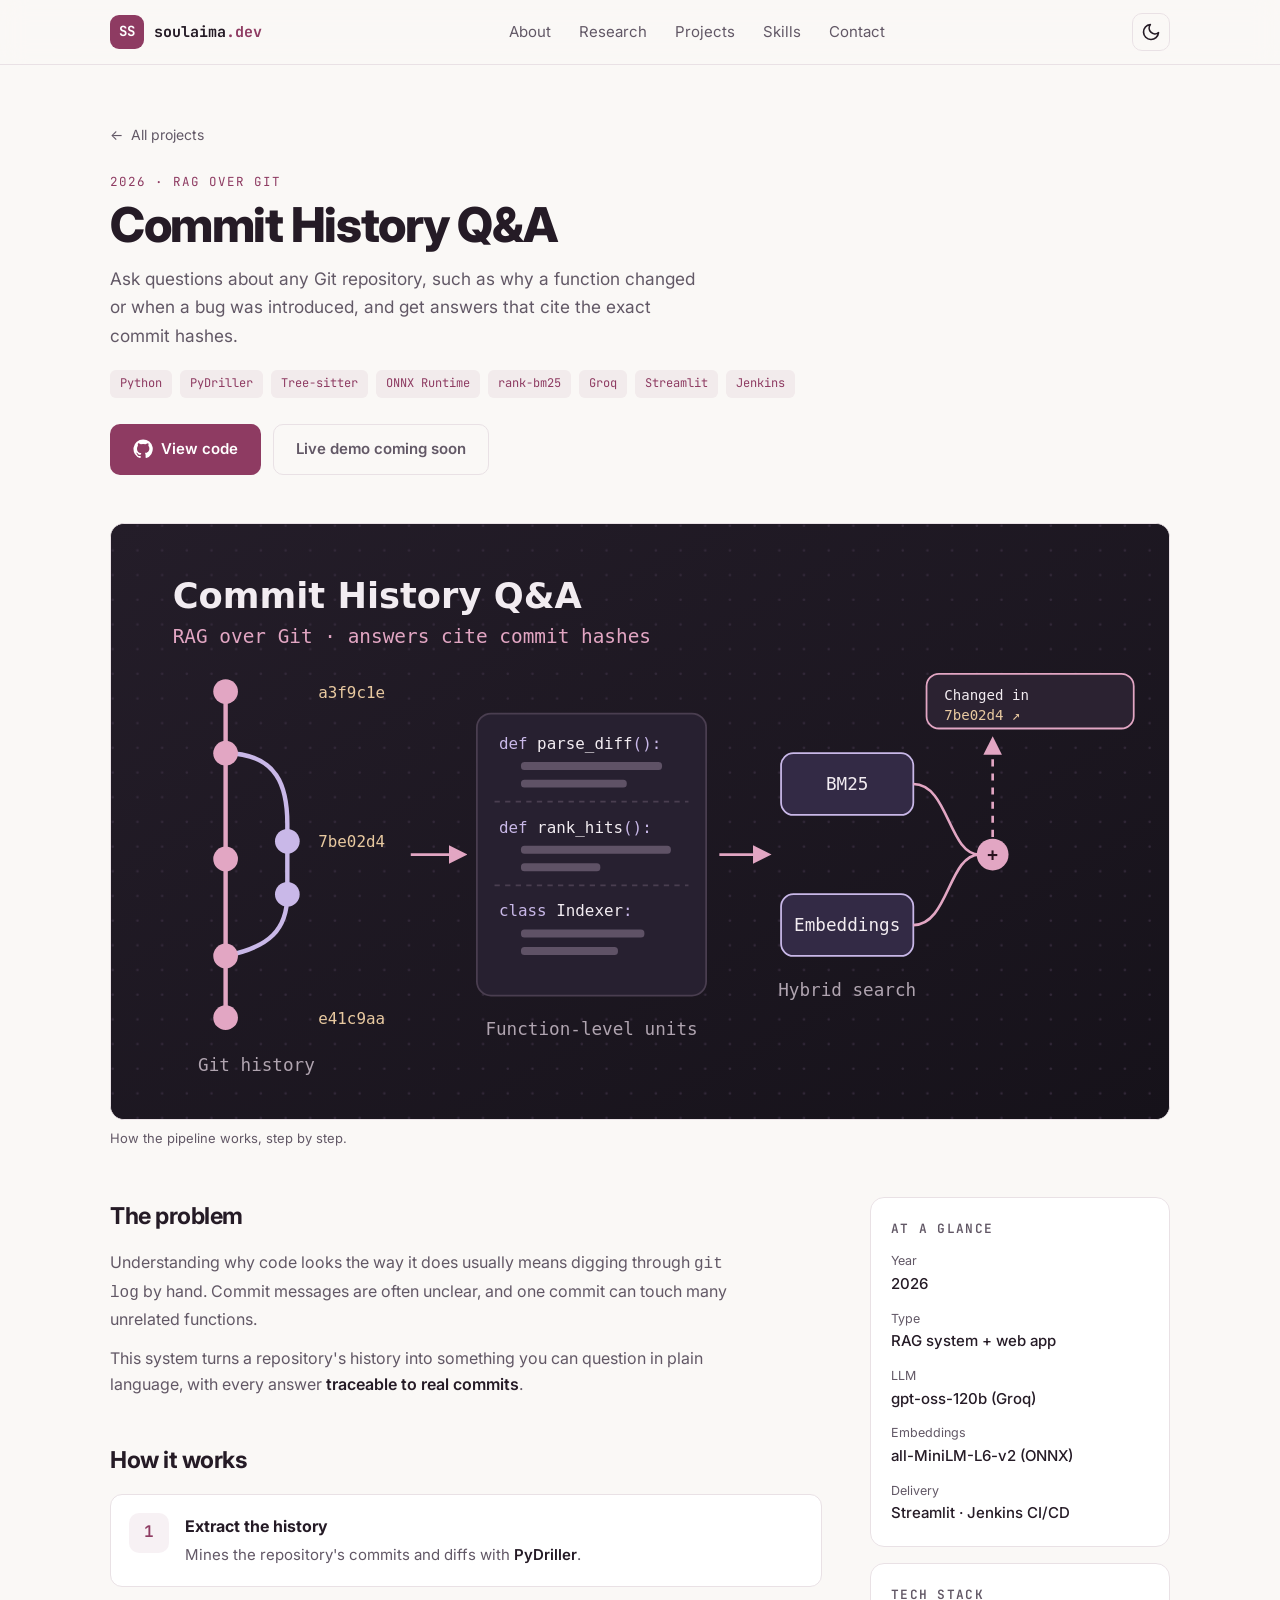
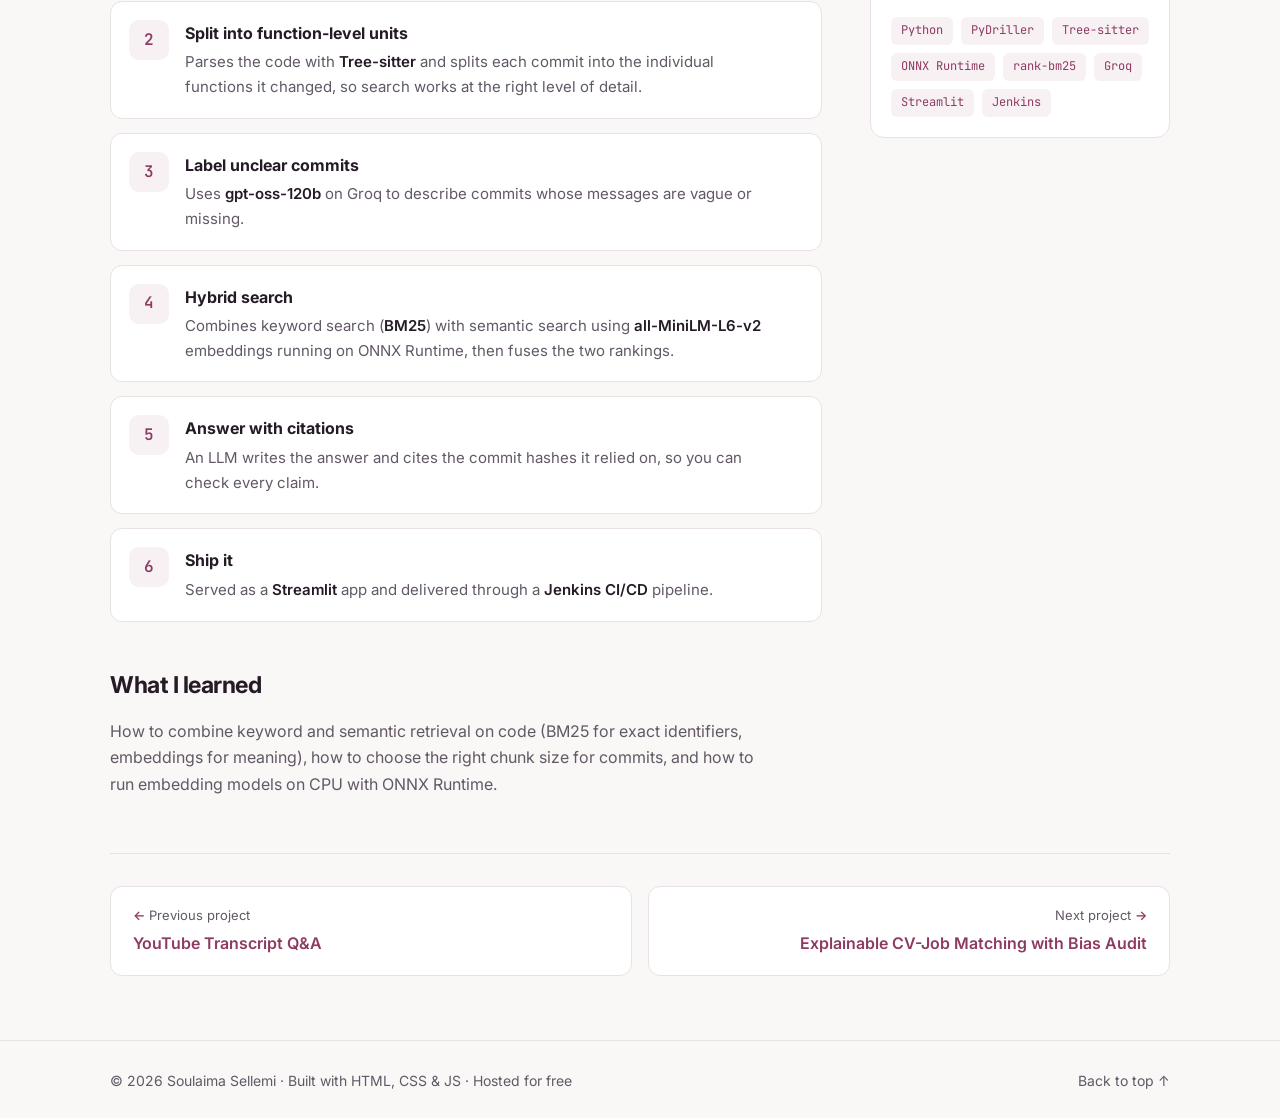
==== portfolio/project-commit-qa.html @ 30e366e7 "my portfolio is ready now" ====
<!doctype html>
<html lang="en">
<head>
  <meta charset="utf-8" />
  <meta name="viewport" content="width=device-width, initial-scale=1" />
  <title>Commit History Q&amp;A · Soulaima Sellemi</title>
  <meta name="description" content="Ask questions about any Git repository, such as why a function changed or when a bug was introduced, and get answers that cite the exact commit hashes." />
  <meta property="og:title" content="Commit History Q&amp;A" />
  <meta property="og:description" content="Ask questions about any Git repository, such as why a function changed or when a bug was introduced, and get answers that cite the exact commit hashes." />
  <meta property="og:type" content="website" />
  <link rel="icon" href="data:image/svg+xml,<svg xmlns='http://www.w3.org/2000/svg' viewBox='0 0 64 64'><rect width='64' height='64' rx='14' fill='%238e3b62'/><text x='50%' y='56%' dominant-baseline='middle' text-anchor='middle' font-family='monospace' font-size='30' font-weight='700' fill='%23ffffff'>SS</text></svg>" />
  <link rel="preconnect" href="https://fonts.googleapis.com" />
  <link rel="preconnect" href="https://fonts.gstatic.com" crossorigin />
  <link href="https://fonts.googleapis.com/css2?family=Inter:wght@400;500;600;700;800&family=JetBrains+Mono:wght@400;600&display=swap" rel="stylesheet" />
  <link rel="stylesheet" href="style.css" />
  <script>
    document.documentElement.classList.add("js");
    try {
      var t = localStorage.getItem("theme");
      if (t) document.documentElement.setAttribute("data-theme", t);
    } catch (e) {}
  </script>
</head>
<body>
  <a class="skip-link" href="#main">Skip to main content</a>
  <header class="nav" id="top">
    <div class="container nav-inner">
      <a href="index.html" class="logo" aria-label="Soulaima Sellemi, back to top"><span class="logo-mark" aria-hidden="true">SS</span><span class="logo-text">soulaima<span class="accent">.dev</span></span></a>
      <nav class="nav-links" id="navLinks" aria-label="Main">
        <a href="index.html#about">About</a>
        <a href="index.html#experience">Research</a>
        <a href="index.html#projects">Projects</a>
        <a href="index.html#skills">Skills</a>
        <a href="index.html#contact">Contact</a>
      </nav>
      <div class="nav-actions">
        <button class="icon-btn" id="themeToggle" type="button" aria-label="Switch to light mode">
          <svg aria-hidden="true" focusable="false" class="i-sun" viewBox="0 0 24 24"><circle cx="12" cy="12" r="4"/><path d="M12 2v2M12 20v2M4.9 4.9l1.4 1.4M17.7 17.7l1.4 1.4M2 12h2M20 12h2M4.9 19.1l1.4-1.4M17.7 6.3l1.4-1.4"/></svg>
          <svg aria-hidden="true" focusable="false" class="i-moon" viewBox="0 0 24 24"><path d="M21 12.8A9 9 0 1 1 11.2 3a7 7 0 0 0 9.8 9.8z"/></svg>
        </button>
        <button class="icon-btn menu-btn" id="menuBtn" type="button" aria-label="Menu" aria-expanded="false" aria-controls="navLinks">
          <svg aria-hidden="true" focusable="false" viewBox="0 0 24 24"><path d="M4 7h16M4 12h16M4 17h16"/></svg>
        </button>
      </div>
    </div>
  </header>

  <main id="main" tabindex="-1">
    <div class="container">
      <section class="d-hero">
        <a class="crumb" href="index.html#projects"><span aria-hidden="true">←</span> All projects</a>
        <p class="kicker mono">2026 · RAG over Git</p>
        <h1>Commit History Q&amp;A</h1>
        <p class="lead">Ask questions about any Git repository, such as why a function changed or when a bug was introduced, and get answers that cite the exact commit hashes.</p>
        <div class="tags"><span>Python</span><span>PyDriller</span><span>Tree-sitter</span><span>ONNX Runtime</span><span>rank-bm25</span><span>Groq</span><span>Streamlit</span><span>Jenkins</span></div>
        <div class="d-actions">
          <!-- TODO: replace with the real repository link -->
          <a class="btn btn-primary" href="https://github.com/soulaimasellemi" target="_blank" rel="noopener"><svg aria-hidden="true" focusable="false" viewBox="0 0 24 24" class="fill"><path d="M12 .5a11.5 11.5 0 0 0-3.6 22.4c.6.1.8-.3.8-.6v-2c-3.2.7-3.9-1.5-3.9-1.5-.5-1.3-1.3-1.7-1.3-1.7-1-.7.1-.7.1-.7 1.2.1 1.8 1.2 1.8 1.2 1 1.8 2.8 1.3 3.5 1 .1-.8.4-1.3.7-1.6-2.6-.3-5.3-1.3-5.3-5.7 0-1.3.5-2.3 1.2-3.1-.1-.3-.5-1.5.1-3.1 0 0 1-.3 3.2 1.2a11 11 0 0 1 5.8 0C17.3 4.8 18.3 5 18.3 5c.6 1.6.2 2.8.1 3.1.8.8 1.2 1.9 1.2 3.1 0 4.4-2.7 5.4-5.3 5.7.4.4.8 1.1.8 2.2v3.2c0 .3.2.7.8.6A11.5 11.5 0 0 0 12 .5z"/></svg> View code<span class="sr-only"> (opens in a new tab)</span></a>
          <!-- TODO: when the demo is online, replace this span with: <a class="btn btn-ghost" href="DEMO_URL" target="_blank" rel="noopener">Live demo</a> -->
          <span class="btn btn-off">Live demo coming soon</span>
        </div>
      </section>

      <figure class="d-cover">
        <img src="assets/projects/commit-qa.svg" alt="Diagram of the Commit History Q&amp;A pipeline" width="1200" height="675" />
      </figure>
      <figcaption class="d-caption">How the pipeline works, step by step.</figcaption>

      <div class="d-layout">
        <div class="d-main">
          <section aria-labelledby="problem">
            <h2 id="problem">The problem</h2>
            <p>Understanding why code looks the way it does usually means digging through <code>git log</code> by hand. Commit messages are often unclear, and one commit can touch many unrelated functions.</p>
            <p>This system turns a repository's history into something you can question in plain language, with every answer <strong>traceable to real commits</strong>.</p>
          </section>

          <section aria-labelledby="how">
            <h2 id="how">How it works</h2>
            <ol class="steps">
              <li><div><h3>Extract the history</h3><p>Mines the repository's commits and diffs with <strong>PyDriller</strong>.</p></div></li>
              <li><div><h3>Split into function-level units</h3><p>Parses the code with <strong>Tree-sitter</strong> and splits each commit into the individual functions it changed, so search works at the right level of detail.</p></div></li>
              <li><div><h3>Label unclear commits</h3><p>Uses <strong>gpt-oss-120b</strong> on Groq to describe commits whose messages are vague or missing.</p></div></li>
              <li><div><h3>Hybrid search</h3><p>Combines keyword search (<strong>BM25</strong>) with semantic search using <strong>all-MiniLM-L6-v2</strong> embeddings running on ONNX Runtime, then fuses the two rankings.</p></div></li>
              <li><div><h3>Answer with citations</h3><p>An LLM writes the answer and cites the commit hashes it relied on, so you can check every claim.</p></div></li>
              <li><div><h3>Ship it</h3><p>Served as a <strong>Streamlit</strong> app and delivered through a <strong>Jenkins CI/CD</strong> pipeline.</p></div></li>
            </ol>
          </section>

          <section aria-labelledby="learned">
            <h2 id="learned">What I learned</h2>
            <p>How to combine keyword and semantic retrieval on code (BM25 for exact identifiers, embeddings for meaning), how to choose the right chunk size for commits, and how to run embedding models on CPU with ONNX Runtime.</p>
          </section>
        </div>

        <aside class="d-side" aria-label="Project facts">
          <div class="d-box">
            <h2>At a glance</h2>
            <dl>
              <div><dt>Year</dt><dd>2026</dd></div>
              <div><dt>Type</dt><dd>RAG system + web app</dd></div>
              <div><dt>LLM</dt><dd>gpt-oss-120b (Groq)</dd></div>
              <div><dt>Embeddings</dt><dd>all-MiniLM-L6-v2 (ONNX)</dd></div>
              <div><dt>Delivery</dt><dd>Streamlit · Jenkins CI/CD</dd></div>
            </dl>
          </div>
          <div class="d-box">
            <h2>Tech stack</h2>
            <div class="tags"><span>Python</span><span>PyDriller</span><span>Tree-sitter</span><span>ONNX Runtime</span><span>rank-bm25</span><span>Groq</span><span>Streamlit</span><span>Jenkins</span></div>
          </div>
        </aside>
      </div>

      <nav class="d-next" aria-label="More projects">
        <a href="project-youtube-qa.html"><small><span aria-hidden="true">←</span> Previous project</small><span>YouTube Transcript Q&amp;A</span></a>
        <a href="project-cv-matching.html" class="next"><small>Next project <span aria-hidden="true">→</span></small><span>Explainable CV-Job Matching with Bias Audit</span></a>
      </nav>
    </div>
  </main>

  <footer class="footer">
    <div class="container footer-inner">
      <p class="muted">© <span id="year"></span> Soulaima Sellemi · Built with HTML, CSS &amp; JS · Hosted for free</p>
      <a href="#main" class="muted">Back to top <span aria-hidden="true">↑</span></a>
    </div>
  </footer>

  <script src="script.js"></script>
</body>
</html>
---- portfolio/style.css ----
/* ============ THEME TOKENS ============ */
:root {
  --bg: #16121a;
  --bg-soft: #1c1721;
  --card: #211b26;
  --border: #342b3a;
  --text: #f2ecf1;
  --muted: #b0a4b0;
  --accent: #e2a6c3;
  --accent-strong: #d48daf;
  --accent-ink: #2a1320;
  --accent-soft: rgba(226, 166, 195, 0.12);
  --code-key: #c9b8e8;
  --code-str: #e8c9a0;
  --shadow: 0 10px 30px rgba(0, 0, 0, 0.35);
  --radius: 14px;
  --maxw: 1100px;
  color-scheme: dark;
}
:root[data-theme="light"] {
  --bg: #faf8f6;
  --bg-soft: #f4eff1;
  --card: #ffffff;
  --border: #e9e1e5;
  --text: #251b26;
  --muted: #625866;
  --accent: #8e3b62;
  --accent-strong: #742f50;
  --accent-ink: #ffffff;
  --accent-soft: rgba(142, 59, 98, 0.07);
  --code-key: #6b4fa0;
  --code-str: #8a5a1f;
  --shadow: 0 12px 32px rgba(37, 27, 38, 0.07);
  color-scheme: light;
}
@media (prefers-color-scheme: light) {
  :root:not([data-theme="dark"]) {
    --bg: #faf8f6;
    --bg-soft: #f4eff1;
    --card: #ffffff;
    --border: #e9e1e5;
    --text: #251b26;
    --muted: #625866;
    --accent: #8e3b62;
    --accent-strong: #742f50;
    --accent-ink: #ffffff;
    --accent-soft: rgba(142, 59, 98, 0.07);
    --code-key: #6b4fa0;
    --code-str: #8a5a1f;
    --shadow: 0 12px 32px rgba(37, 27, 38, 0.07);
  color-scheme: light;
  }
}

/* ============ BASE ============ */
* { box-sizing: border-box; margin: 0; padding: 0; }
html { scroll-behavior: smooth; scroll-padding-top: 80px; }
body::before { content: ""; position: fixed; inset: 0 0 auto; height: env(safe-area-inset-top, 0px); z-index: 60; background: var(--bg); }
body {
  background: var(--bg);
  color: var(--text);
  font-family: "Inter", system-ui, -apple-system, sans-serif;
  line-height: 1.65;
  font-size: 16px;
  -webkit-font-smoothing: antialiased;
  transition: background 0.3s, color 0.3s;
}
a { color: inherit; text-decoration: none; }
svg { width: 20px; height: 20px; fill: none; stroke: currentColor; stroke-width: 2; stroke-linecap: round; stroke-linejoin: round; flex-shrink: 0; }
svg.fill { fill: currentColor; stroke: none; }
.container { max-width: var(--maxw); margin: 0 auto; padding-left: max(20px, env(safe-area-inset-left, 0px)); padding-right: max(20px, env(safe-area-inset-right, 0px)); }
.mono { font-family: "JetBrains Mono", ui-monospace, monospace; }
.muted { color: var(--muted); }
.accent { color: var(--accent); }
.hidden { display: none; }

/* ============ ACCESSIBILITY ============ */
.sr-only {
  position: absolute; width: 1px; height: 1px; padding: 0; margin: -1px;
  overflow: hidden; clip: rect(0 0 0 0); white-space: nowrap; border: 0;
}
.skip-link {
  position: absolute; left: 16px; top: -60px; z-index: 100;
  background: var(--accent); color: var(--accent-ink); padding: 10px 16px;
  border-radius: 8px; font-weight: 600; transition: top 0.2s;
}
.skip-link:focus { top: 12px; }
:focus-visible { outline: 3px solid var(--accent); outline-offset: 3px; border-radius: 6px; }
.form input:focus-visible, .form textarea:focus-visible { outline: none; }
main:focus { outline: none; }
.req { color: var(--accent); }
a:not(.btn):not(.logo):not(.icon-btn) { text-underline-offset: 3px; }
strong { font-weight: 600; }

/* ============ NAV ============ */
.nav {
  position: sticky; top: env(safe-area-inset-top, 0px); z-index: 50;
  background: color-mix(in srgb, var(--bg) 82%, transparent);
  backdrop-filter: blur(12px);
  border-bottom: 1px solid var(--border);
}
.nav-inner { display: flex; align-items: center; justify-content: space-between; height: 64px; }
.logo { display: flex; align-items: center; gap: 10px; font-weight: 700; }
.logo-mark {
  display: grid; place-items: center; width: 34px; height: 34px; border-radius: 9px;
  background: var(--accent); color: var(--accent-ink);
  font-family: "JetBrains Mono", monospace; font-size: 14px;
}
.logo-text { font-family: "JetBrains Mono", monospace; font-size: 15px; }
.nav-links { display: flex; gap: 28px; font-size: 15px; }
.nav-links a { color: var(--muted); transition: color 0.2s; }
.nav-links a:hover, .nav-links a.active { color: var(--accent); }
.nav-actions { display: flex; gap: 8px; }
.icon-btn {
  display: grid; place-items: center; width: 38px; height: 38px;
  background: transparent; border: 1px solid var(--border); border-radius: 10px;
  color: var(--text); cursor: pointer; transition: border-color 0.2s, color 0.2s;
}
.icon-btn:hover { border-color: var(--accent); color: var(--accent); }
.i-moon { display: none; }
:root[data-theme="light"] .i-sun { display: none; }
:root[data-theme="light"] .i-moon { display: block; }
@media (prefers-color-scheme: light) {
  :root:not([data-theme="dark"]) .i-sun { display: none; }
  :root:not([data-theme="dark"]) .i-moon { display: block; }
}
.menu-btn { display: none; }

/* ============ HERO ============ */
.hero { padding: 80px 0 40px; position: relative; overflow: hidden; }
.hero::before {
  content: ""; position: absolute; inset: -200px -200px auto auto; width: 600px; height: 600px;
  background: radial-gradient(circle, var(--accent-soft), transparent 65%); pointer-events: none;
}
.hero-grid { display: grid; grid-template-columns: 1.1fr 1fr; gap: 56px; align-items: center; position: relative; }
.badge {
  display: inline-flex; align-items: center; gap: 8px; padding: 6px 14px; border-radius: 999px;
  background: var(--accent-soft); color: var(--accent); font-size: 13px; font-weight: 500; margin-bottom: 22px;
}
.dot { width: 8px; height: 8px; border-radius: 50%; background: var(--accent); animation: pulse 2s infinite; }
@keyframes pulse { 0%,100% { opacity: 1; } 50% { opacity: 0.35; } }
h1 { font-size: clamp(2.4rem, 6vw, 3.8rem); line-height: 1.08; letter-spacing: -0.03em; font-weight: 800; }
.role { font-size: clamp(0.95rem, 2vw, 1.1rem); color: var(--accent); margin: 12px 0 20px; }
.lead { color: var(--muted); font-size: 1.08rem; max-width: 34em; }
.cta { display: flex; flex-wrap: wrap; gap: 12px; margin: 30px 0 24px; }
.btn {
  display: inline-flex; align-items: center; gap: 8px; padding: 12px 22px; border-radius: 10px;
  font-weight: 600; font-size: 15px; border: 1px solid transparent; cursor: pointer;
  transition: transform 0.15s, background 0.2s, border-color 0.2s; font-family: inherit;
}
.btn:hover { transform: translateY(-2px); }
.btn-primary { background: var(--accent); color: var(--accent-ink); }
.btn-primary:hover { background: var(--accent-strong); }
.btn-ghost { border-color: var(--border); color: var(--text); }
.btn-ghost:hover { border-color: var(--accent); color: var(--accent); }
.socials { display: flex; gap: 10px; }
.socials a {
  display: grid; place-items: center; width: 42px; height: 42px; border-radius: 10px;
  border: 1px solid var(--border); color: var(--muted); transition: all 0.2s;
}
.socials a:hover { color: var(--accent); border-color: var(--accent); transform: translateY(-2px); }

/* Terminal */
.terminal { background: var(--card); border: 1px solid var(--border); border-radius: var(--radius); box-shadow: var(--shadow); overflow: hidden; }
.term-bar { display: flex; align-items: center; gap: 7px; padding: 12px 16px; border-bottom: 1px solid var(--border); background: var(--bg-soft); }
.term-bar span { width: 11px; height: 11px; border-radius: 50%; background: #ef4444; }
.term-bar span:nth-child(2) { background: #f59e0b; }
.term-bar span:nth-child(3) { background: #22c55e; }
.term-bar p { margin-left: 10px; font-size: 12px; color: var(--muted); }
.term-body { padding: 20px; font-size: 13.5px; line-height: 1.7; overflow-x: auto; color: var(--text); }
.c-k { color: var(--code-key); }
.c-s { color: var(--code-str); }
.c-o { color: var(--accent); }
.cursor { animation: pulse 1s steps(2) infinite; color: var(--accent); }

/* Stats */
.stats { display: grid; grid-template-columns: repeat(4, 1fr); gap: 16px; margin-top: 64px; }
.stat { padding: 20px; border: 1px solid var(--border); border-radius: var(--radius); background: var(--card); }
.stat strong { display: block; font-size: 1.7rem; font-weight: 800; letter-spacing: -0.02em; color: var(--accent); }
.stat span { font-size: 13.5px; color: var(--muted); line-height: 1.45; display: block; margin-top: 4px; }

/* ============ SECTIONS ============ */
.section { padding: 90px 0; }
.section-title { font-size: clamp(1.6rem, 3.5vw, 2.1rem); letter-spacing: -0.02em; margin-bottom: 40px; display: flex; align-items: baseline; gap: 12px; }
.section-title .mono { font-size: 0.65em; }
.card { background: var(--card); border: 1px solid var(--border); border-radius: var(--radius); padding: 28px; transition: border-color 0.25s, transform 0.25s, box-shadow 0.25s; }
.card:hover { border-color: color-mix(in srgb, var(--accent) 45%, var(--border)); box-shadow: var(--shadow); }

/* About */
.about-grid { display: grid; grid-template-columns: 1.5fr 1fr; gap: 48px; }
.about-grid p { margin-bottom: 16px; color: var(--muted); }
.about-grid p strong, .about-grid p em { color: var(--text); }
.looking { padding: 14px 18px; border-left: 3px solid var(--accent); background: var(--accent-soft); border-radius: 0 10px 10px 0; }
.facts { list-style: none; border: 1px solid var(--border); border-radius: var(--radius); background: var(--card); height: fit-content; }
.facts li { padding: 16px 20px; border-bottom: 1px solid var(--border); display: flex; flex-direction: column; gap: 2px; font-size: 15px; }
.facts li:last-child { border-bottom: none; }
.facts .mono { font-size: 12px; }

/* Timeline */
.timeline { display: flex; flex-direction: column; gap: 28px; position: relative; }
.t-item { display: grid; grid-template-columns: 190px 1fr; gap: 28px; }
.t-meta { display: flex; flex-direction: column; font-size: 13px; padding-top: 30px; gap: 4px; }
.t-meta span:first-child { color: var(--accent); font-weight: 600; }
.kicker { font-size: 12.5px; color: var(--accent); text-transform: uppercase; letter-spacing: 0.08em; margin-bottom: 6px; }
.card h3 { font-size: 1.25rem; line-height: 1.35; margin-bottom: 12px; letter-spacing: -0.01em; }
.card > p { color: var(--muted); }
.metrics { display: grid; grid-template-columns: repeat(3, 1fr); gap: 12px; margin: 20px 0; }
.metrics div { padding: 14px; border-radius: 10px; background: var(--bg-soft); border: 1px solid var(--border); }
.metrics strong { display: block; font-size: 1.35rem; color: var(--accent); font-weight: 700; }
.metrics span { font-size: 12.5px; color: var(--muted); line-height: 1.4; display: block; }
.bullets { list-style: none; display: flex; flex-direction: column; gap: 8px; margin: 14px 0 18px; }
.bullets li { padding-left: 22px; position: relative; color: var(--muted); font-size: 15px; }
.bullets li::before { content: "▹"; position: absolute; left: 0; color: var(--accent); }
.bullets strong, .bullets em { color: var(--text); }
.tags { display: flex; flex-wrap: wrap; gap: 8px; }
.tags span {
  font-family: "JetBrains Mono", monospace; font-size: 12px; padding: 4px 10px; border-radius: 6px;
  background: var(--accent-soft); color: var(--accent);
}

/* Projects */
.projects { display: grid; grid-template-columns: repeat(3, minmax(0, 1fr)); gap: 22px; }
.project h3 { font-size: 1.15rem; }
.project { display: flex; flex-direction: column; }
.project:hover { transform: translateY(-4px); }
.p-head { display: flex; justify-content: space-between; align-items: center; margin-bottom: 16px; font-size: 13px; }
.p-icon { width: 38px; height: 38px; color: var(--accent); stroke-width: 1.6; }
.p-sub { margin-bottom: 16px; }
.flow { display: flex; flex-wrap: wrap; align-items: center; gap: 6px; font-size: 11.5px; padding: 12px; background: var(--bg-soft); border: 1px dashed var(--border); border-radius: 10px; }
.flow span { padding: 3px 8px; border: 1px solid var(--border); border-radius: 6px; background: var(--card); }
.flow i { color: var(--accent); font-style: normal; }
.project .tags { margin-top: auto; }
.p-links { display: flex; gap: 18px; margin-top: 20px; padding-top: 16px; border-top: 1px solid var(--border); font-weight: 600; font-size: 14px; }
.p-links a { color: var(--accent); }
.p-links a:hover { text-decoration: underline; }
.p-links .disabled { color: var(--muted); font-weight: 500; }

/* Skills */
.skills { display: grid; grid-template-columns: repeat(2, 1fr); gap: 20px; }
.skill-group h3 { font-size: 1.05rem; margin-bottom: 14px; }
.two-col { display: grid; grid-template-columns: 1fr 1fr; gap: 40px; margin-top: 56px; }
.sub-title { font-size: 1.15rem; margin-bottom: 16px; }
.list { list-style: none; }
.list li { padding: 12px 0; border-bottom: 1px solid var(--border); font-size: 15px; }

/* Contact */
.contact-grid { display: grid; grid-template-columns: 1fr 1fr; gap: 48px; }
.contact-title { font-size: 1.6rem; letter-spacing: -0.02em; margin-bottom: 14px; line-height: 1.25; }
.contact-grid > div > p { color: var(--muted); margin-bottom: 24px; }
.contact-list { list-style: none; display: flex; flex-direction: column; gap: 12px; }
.contact-list li { display: flex; gap: 14px; align-items: baseline; flex-wrap: wrap; }
.contact-list .mono { width: 72px; font-size: 12.5px; }
.contact-list a { color: var(--accent); word-break: break-all; text-decoration: underline; text-decoration-thickness: 1px; }
.contact-list a:hover { text-decoration: underline; }
.form { display: flex; flex-direction: column; gap: 16px; }
.form label { display: flex; flex-direction: column; gap: 6px; font-size: 14px; font-weight: 500; }
.form input, .form textarea {
  font-family: inherit; font-size: 15px; padding: 12px 14px; border-radius: 10px;
  border: 1px solid var(--border); background: var(--bg-soft); color: var(--text); resize: vertical;
}
.form input:focus, .form textarea:focus { outline: none; border-color: var(--accent); box-shadow: 0 0 0 3px var(--accent-soft); }
.form .btn { justify-content: center; }
.form-status { font-size: 14px; min-height: 1.2em; color: var(--muted); }

/* Footer */
.footer { border-top: 1px solid var(--border); padding: 28px 0; font-size: 14px; }
.footer-inner { display: flex; justify-content: space-between; gap: 16px; flex-wrap: wrap; }
.footer a:hover { color: var(--accent); }

/* Reveal on scroll */
/* sections are always visible; no scroll-triggered hiding */
@media (prefers-reduced-motion: reduce) {
  html { scroll-behavior: auto; }
  *, *::before, *::after { animation: none !important; transition: none !important; }
  .btn:hover, .project:hover, .socials a:hover { transform: none; }
}

/* ============ RESPONSIVE ============ */
@media (max-width: 900px) {
  .hero-grid, .about-grid, .contact-grid, .two-col { grid-template-columns: 1fr; gap: 36px; }
  .stats { grid-template-columns: repeat(2, 1fr); margin-top: 44px; }
  .projects, .skills { grid-template-columns: 1fr; }
  .projects { grid-template-columns: repeat(auto-fit, minmax(min(100%, 300px), 1fr)); }
  .t-item { grid-template-columns: 1fr; gap: 10px; }
  .t-meta { flex-direction: row; gap: 12px; padding-top: 0; }
}
@media (max-width: 720px) {
  .menu-btn { display: grid; }
  .nav-links {
    position: absolute; top: 64px; left: 0; right: 0; flex-direction: column; gap: 0;
    background: var(--bg); border-bottom: 1px solid var(--border);
    max-height: 0; overflow: hidden; visibility: hidden;
    transition: max-height 0.3s ease, visibility 0s linear 0.3s;
  }
  .nav-links.open { max-height: 320px; visibility: visible; transition: max-height 0.3s ease; }
  .nav-links a { padding: 14px 20px; border-top: 1px solid var(--border); }
  .hero { padding-top: 48px; }
  .section { padding: 64px 0; }
  .metrics { grid-template-columns: 1fr; }
  .card { padding: 22px; }
  .term-body { font-size: 12px; }
}

/* ============ PROJECT CARDS (home) ============ */
.section-intro { color: var(--muted); margin: -24px 0 32px; }
.p-grid { list-style: none; display: grid; grid-template-columns: repeat(3, minmax(0, 1fr)); gap: 22px; }
.p-card {
  display: flex; flex-direction: column; height: 100%;
  background: var(--card); border: 1px solid var(--border); border-radius: var(--radius);
  overflow: hidden; transition: transform 0.25s, border-color 0.25s, box-shadow 0.25s;
}
.p-card:hover { transform: translateY(-4px); border-color: color-mix(in srgb, var(--accent) 50%, var(--border)); box-shadow: var(--shadow); }
.p-card:focus-visible { outline-offset: 4px; border-radius: var(--radius); }
.p-thumb { display: block; aspect-ratio: 16 / 9; overflow: hidden; border-bottom: 1px solid var(--border); background: #1c1721; }
.p-thumb img { width: 100%; height: 100%; object-fit: cover; display: block; transition: transform 0.4s; }
.p-card:hover .p-thumb img { transform: scale(1.04); }
.p-body { display: flex; flex-direction: column; gap: 10px; padding: 20px 22px 22px; flex: 1; }
.p-meta { font-size: 12px; color: var(--accent); text-transform: uppercase; letter-spacing: 0.08em; }
.p-title { font-size: 1.12rem; font-weight: 700; line-height: 1.3; letter-spacing: -0.01em; text-wrap: balance; }
.p-tagline { color: var(--muted); font-size: 14.5px; line-height: 1.55; }
.p-body .tags { margin-top: 4px; }
.p-more { margin-top: auto; padding-top: 12px; font-weight: 600; font-size: 14px; color: var(--accent); }
.p-card:hover .p-more span { display: inline-block; transform: translateX(4px); transition: transform 0.2s; }
@media (max-width: 900px) { .p-grid { grid-template-columns: repeat(auto-fit, minmax(min(100%, 280px), 1fr)); } }

/* ============ PROJECT DETAIL PAGE ============ */
.crumb { display: inline-flex; gap: 8px; align-items: center; color: var(--muted); font-size: 14px; margin-bottom: 26px; }
.crumb:hover { color: var(--accent); }
.d-hero { padding: 56px 0 28px; }
.d-hero h1 { font-size: clamp(2rem, 5vw, 3rem); text-wrap: balance; }
.d-hero .lead { margin-top: 14px; }
.d-hero .tags { margin-top: 20px; }
.d-actions { display: flex; flex-wrap: wrap; gap: 12px; margin-top: 26px; }
.btn-off { border-color: var(--border); color: var(--muted); cursor: default; }
.btn-off:hover { transform: none; }
.d-cover { margin: 20px 0 8px; border-radius: var(--radius); overflow: hidden; border: 1px solid var(--border); background: #1c1721; }
.d-cover img { display: block; width: 100%; height: auto; }
.d-caption { font-size: 13px; color: var(--muted); }
.d-layout { display: grid; grid-template-columns: minmax(0, 1fr) 300px; gap: 48px; padding: 48px 0 24px; }
.d-main { display: flex; flex-direction: column; gap: 44px; min-width: 0; }
.d-main h2 { font-size: 1.45rem; letter-spacing: -0.02em; margin-bottom: 14px; }
.d-main p { color: var(--muted); max-width: 65ch; }
.d-main p + p { margin-top: 12px; }
.d-main strong, .d-main em { color: var(--text); }
.steps { list-style: none; counter-reset: step; display: flex; flex-direction: column; gap: 14px; }
.steps li { counter-increment: step; display: grid; grid-template-columns: 40px 1fr; gap: 16px; padding: 18px; border: 1px solid var(--border); border-radius: 12px; background: var(--card); }
.steps li::before { content: counter(step); display: grid; place-items: center; width: 40px; height: 40px; border-radius: 10px; background: var(--accent-soft); color: var(--accent); font-family: "JetBrains Mono", monospace; font-weight: 600; }
.steps h3 { font-size: 1rem; margin-bottom: 4px; }
.steps p { font-size: 15px; }
.d-metrics { display: grid; grid-template-columns: repeat(auto-fit, minmax(170px, 1fr)); gap: 14px; }
.d-metrics div { padding: 18px; border: 1px solid var(--border); border-radius: 12px; background: var(--card); }
.d-metrics strong { display: block; font-size: 1.6rem; color: var(--accent); font-weight: 800; letter-spacing: -0.02em; font-variant-numeric: tabular-nums; }
.d-metrics span { font-size: 13.5px; color: var(--muted); }
.d-side { display: flex; flex-direction: column; gap: 16px; height: fit-content; position: sticky; top: calc(84px + env(safe-area-inset-top, 0px)); }
.d-box { border: 1px solid var(--border); border-radius: var(--radius); background: var(--card); padding: 20px; }
.d-box h2 { font-size: 0.8rem; text-transform: uppercase; letter-spacing: 0.1em; color: var(--muted); font-family: "JetBrains Mono", monospace; font-weight: 600; margin-bottom: 12px; }
.d-box dl { display: grid; gap: 12px; }
.d-box dt { font-size: 12.5px; color: var(--muted); }
.d-box dd { font-size: 15px; font-weight: 500; }
.d-next { border-top: 1px solid var(--border); margin-top: 32px; padding: 32px 0 64px; display: flex; justify-content: space-between; gap: 16px; flex-wrap: wrap; }
.d-next a { display: flex; flex-direction: column; gap: 4px; padding: 18px 22px; border: 1px solid var(--border); border-radius: 12px; background: var(--card); min-width: 0; flex: 1 1 260px; transition: border-color 0.2s; }
.d-next a:hover { border-color: var(--accent); }
.d-next a.next { text-align: right; }
.d-next small { color: var(--muted); font-size: 13px; }
.d-next span { font-weight: 600; color: var(--accent); }
@media (max-width: 900px) {
  .d-layout { grid-template-columns: 1fr; gap: 32px; }
  .d-side { position: static; }
}
@media (max-width: 720px) { .steps li { grid-template-columns: 1fr; gap: 10px; } }
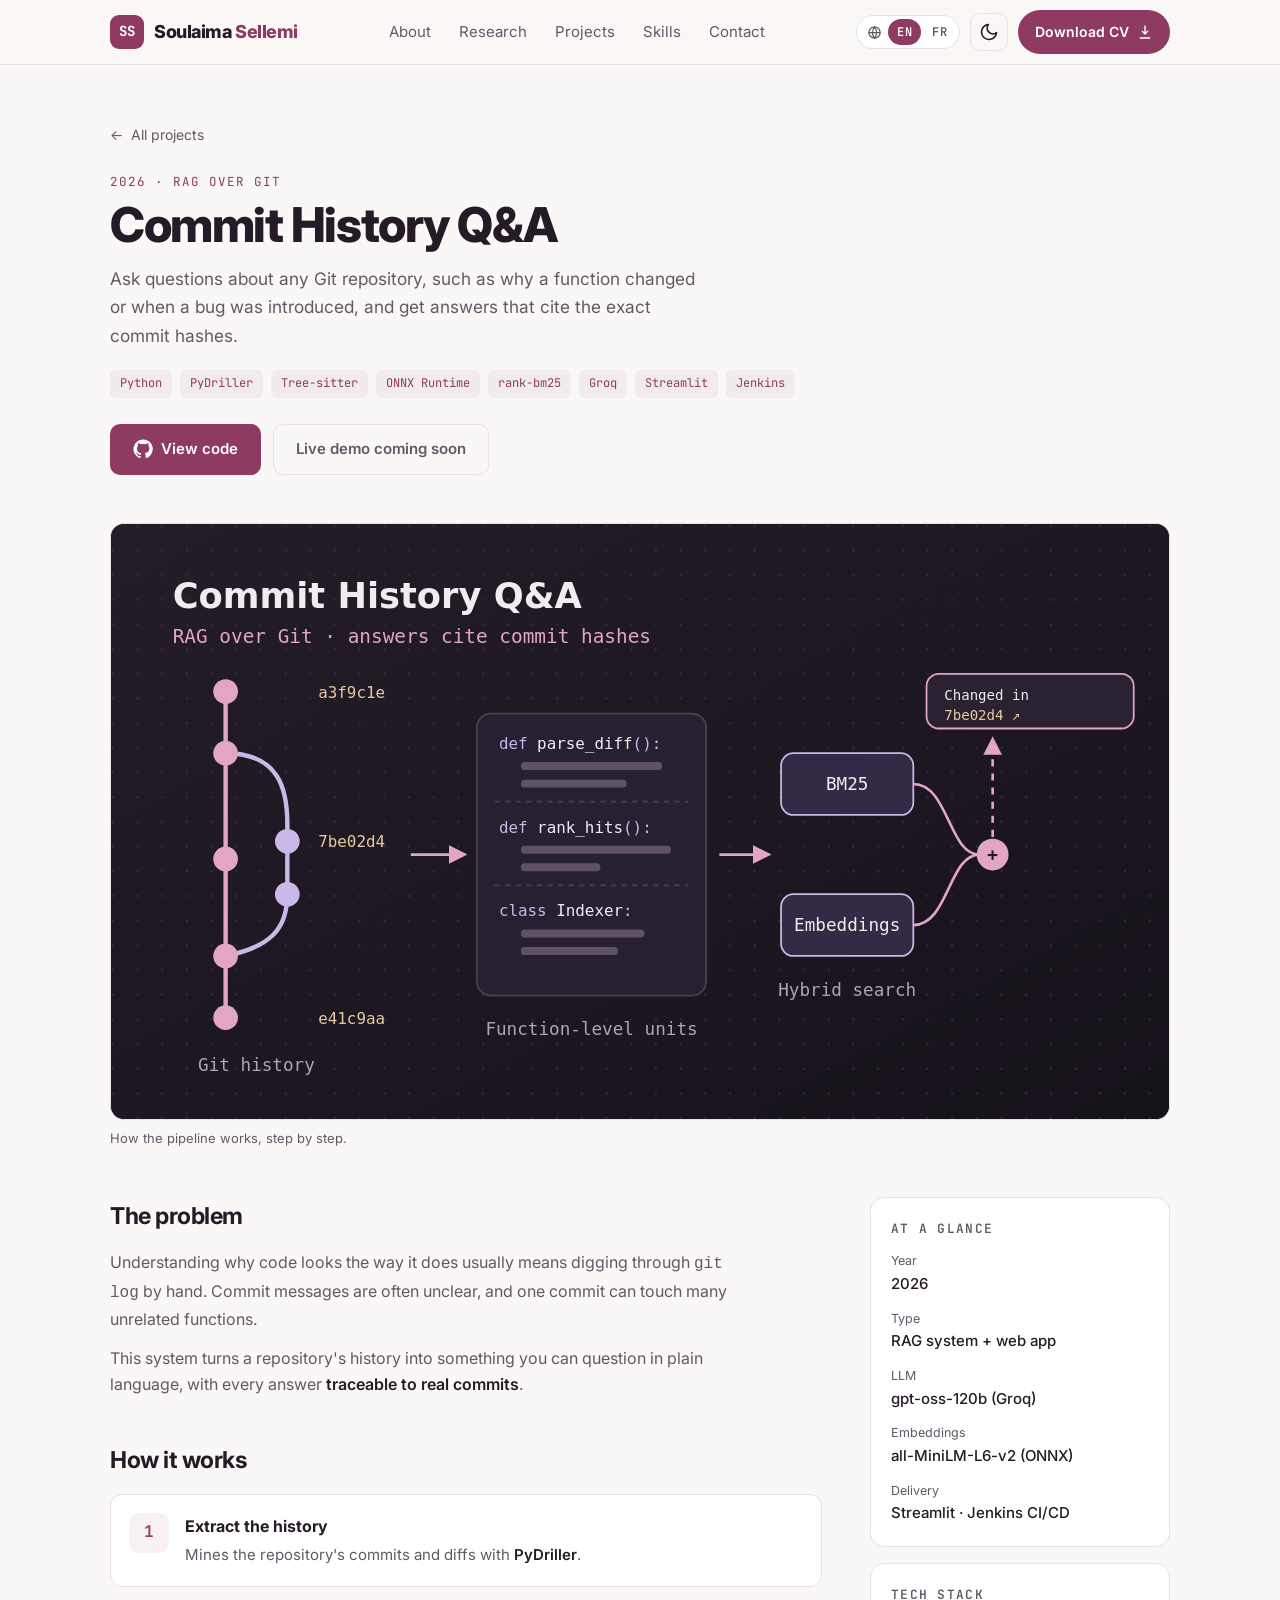
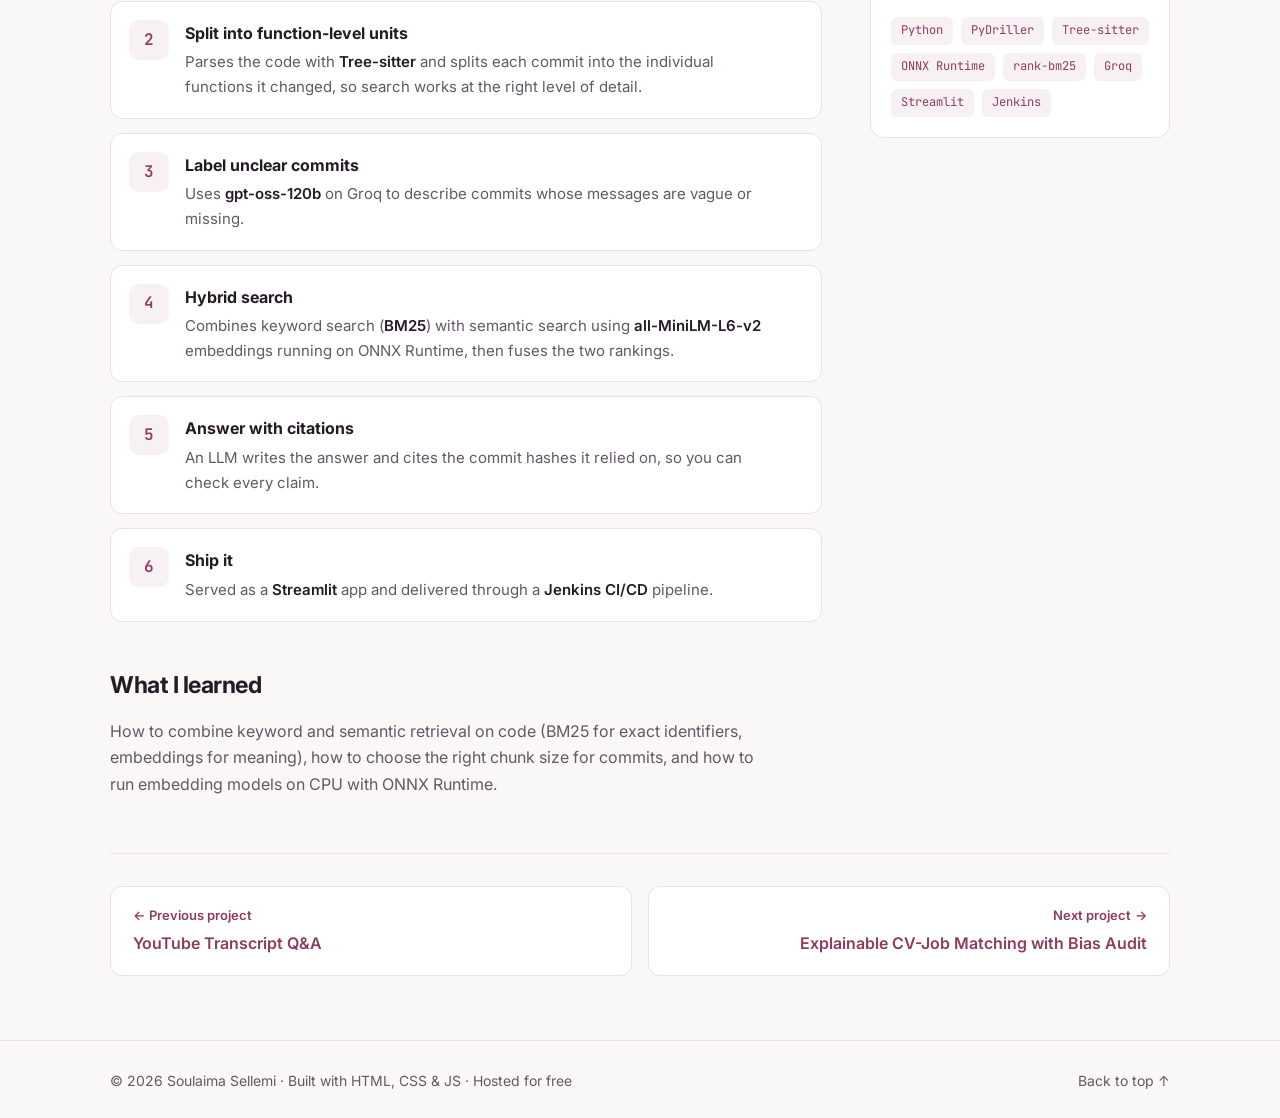
==== commit 7669019d: "new updates" ====
--- a/portfolio/project-commit-qa.html
+++ b/portfolio/project-commit-qa.html
@@ -19,25 +19,43 @@
       var t = localStorage.getItem("theme");
       if (t) document.documentElement.setAttribute("data-theme", t);
     } catch (e) {}
+    try {
+      var l = localStorage.getItem("lang");
+      if (!l) l = (navigator.language || "en").toLowerCase().indexOf("fr") === 0 ? "fr" : "en";
+      document.documentElement.lang = l;
+    } catch (e) {}
   </script>
 </head>
 <body>
-  <a class="skip-link" href="#main">Skip to main content</a>
+  <a class="skip-link" href="#main" data-i18n="a11y.skip">Skip to main content</a>
   <header class="nav" id="top">
     <div class="container nav-inner">
-      <a href="index.html" class="logo" aria-label="Soulaima Sellemi, back to top"><span class="logo-mark" aria-hidden="true">SS</span><span class="logo-text">soulaima<span class="accent">.dev</span></span></a>
+      <a href="index.html" class="logo" aria-label="Soulaima Sellemi">
+        <span class="logo-mark" aria-hidden="true">SS</span>
+        <span class="logo-full" aria-hidden="true">Soulaima <span class="accent">Sellemi</span></span>
+      </a>
       <nav class="nav-links" id="navLinks" aria-label="Main">
-        <a href="index.html#about">About</a>
-        <a href="index.html#experience">Research</a>
-        <a href="index.html#projects">Projects</a>
-        <a href="index.html#skills">Skills</a>
-        <a href="index.html#contact">Contact</a>
+        <a href="index.html#about" data-i18n="nav.about">About</a>
+        <a href="index.html#experience" data-i18n="nav.research">Research</a>
+        <a href="index.html#projects" data-i18n="nav.projects">Projects</a>
+        <a href="index.html#skills" data-i18n="nav.skills">Skills</a>
+        <a href="index.html#contact" data-i18n="nav.contact">Contact</a>
       </nav>
       <div class="nav-actions">
+        <div class="lang-switch" role="group" aria-label="Language / Langue">
+          <svg aria-hidden="true" focusable="false" viewBox="0 0 24 24"><circle cx="12" cy="12" r="9"/><path d="M3 12h18M12 3a14 14 0 0 1 0 18M12 3a14 14 0 0 0 0 18"/></svg>
+          <button type="button" data-lang="en" aria-pressed="true" lang="en">EN</button>
+          <button type="button" data-lang="fr" aria-pressed="false" lang="fr">FR</button>
+        </div>
         <button class="icon-btn" id="themeToggle" type="button" aria-label="Switch to light mode">
           <svg aria-hidden="true" focusable="false" class="i-sun" viewBox="0 0 24 24"><circle cx="12" cy="12" r="4"/><path d="M12 2v2M12 20v2M4.9 4.9l1.4 1.4M17.7 17.7l1.4 1.4M2 12h2M20 12h2M4.9 19.1l1.4-1.4M17.7 6.3l1.4-1.4"/></svg>
           <svg aria-hidden="true" focusable="false" class="i-moon" viewBox="0 0 24 24"><path d="M21 12.8A9 9 0 1 1 11.2 3a7 7 0 0 0 9.8 9.8z"/></svg>
         </button>
+        <a class="btn btn-primary btn-sm cv-btn" href="assets/Soulaima_Sellemi_CV.pdf" target="_blank" rel="noopener">
+          <span class="cv-label" data-i18n="cta.cv">Download CV</span>
+          <svg aria-hidden="true" focusable="false" viewBox="0 0 24 24"><path d="M12 3v12m0 0-4-4m4 4 4-4M5 21h14"/></svg>
+          <span class="sr-only" data-i18n="a11y.newtab"> (opens in a new tab)</span>
+        </a>
         <button class="icon-btn menu-btn" id="menuBtn" type="button" aria-label="Menu" aria-expanded="false" aria-controls="navLinks">
           <svg aria-hidden="true" focusable="false" viewBox="0 0 24 24"><path d="M4 7h16M4 12h16M4 17h16"/></svg>
         </button>
@@ -48,82 +66,84 @@
   <main id="main" tabindex="-1">
     <div class="container">
       <section class="d-hero">
-        <a class="crumb" href="index.html#projects"><span aria-hidden="true">←</span> All projects</a>
-        <p class="kicker mono">2026 · RAG over Git</p>
-        <h1>Commit History Q&amp;A</h1>
-        <p class="lead">Ask questions about any Git repository, such as why a function changed or when a bug was introduced, and get answers that cite the exact commit hashes.</p>
+        <a class="crumb" href="index.html#projects"><span aria-hidden="true">←</span> <span data-i18n="pp.all">All projects</span></a>
+        <p class="kicker mono" data-i18n="p.kicker">2026 · RAG over Git</p>
+        <h1 data-i18n="p.title">Commit History Q&amp;A</h1>
+        <p class="lead" data-i18n="p.lead">Ask questions about any Git repository, such as why a function changed or when a bug was introduced, and get answers that cite the exact commit hashes.</p>
         <div class="tags"><span>Python</span><span>PyDriller</span><span>Tree-sitter</span><span>ONNX Runtime</span><span>rank-bm25</span><span>Groq</span><span>Streamlit</span><span>Jenkins</span></div>
         <div class="d-actions">
           <!-- TODO: replace with the real repository link -->
-          <a class="btn btn-primary" href="https://github.com/soulaimasellemi" target="_blank" rel="noopener"><svg aria-hidden="true" focusable="false" viewBox="0 0 24 24" class="fill"><path d="M12 .5a11.5 11.5 0 0 0-3.6 22.4c.6.1.8-.3.8-.6v-2c-3.2.7-3.9-1.5-3.9-1.5-.5-1.3-1.3-1.7-1.3-1.7-1-.7.1-.7.1-.7 1.2.1 1.8 1.2 1.8 1.2 1 1.8 2.8 1.3 3.5 1 .1-.8.4-1.3.7-1.6-2.6-.3-5.3-1.3-5.3-5.7 0-1.3.5-2.3 1.2-3.1-.1-.3-.5-1.5.1-3.1 0 0 1-.3 3.2 1.2a11 11 0 0 1 5.8 0C17.3 4.8 18.3 5 18.3 5c.6 1.6.2 2.8.1 3.1.8.8 1.2 1.9 1.2 3.1 0 4.4-2.7 5.4-5.3 5.7.4.4.8 1.1.8 2.2v3.2c0 .3.2.7.8.6A11.5 11.5 0 0 0 12 .5z"/></svg> View code<span class="sr-only"> (opens in a new tab)</span></a>
+          <a class="btn btn-primary" href="https://github.com/soulaimasellemi" target="_blank" rel="noopener"><svg aria-hidden="true" focusable="false" viewBox="0 0 24 24" class="fill"><path d="M12 .5a11.5 11.5 0 0 0-3.6 22.4c.6.1.8-.3.8-.6v-2c-3.2.7-3.9-1.5-3.9-1.5-.5-1.3-1.3-1.7-1.3-1.7-1-.7.1-.7.1-.7 1.2.1 1.8 1.2 1.8 1.2 1 1.8 2.8 1.3 3.5 1 .1-.8.4-1.3.7-1.6-2.6-.3-5.3-1.3-5.3-5.7 0-1.3.5-2.3 1.2-3.1-.1-.3-.5-1.5.1-3.1 0 0 1-.3 3.2 1.2a11 11 0 0 1 5.8 0C17.3 4.8 18.3 5 18.3 5c.6 1.6.2 2.8.1 3.1.8.8 1.2 1.9 1.2 3.1 0 4.4-2.7 5.4-5.3 5.7.4.4.8 1.1.8 2.2v3.2c0 .3.2.7.8.6A11.5 11.5 0 0 0 12 .5z"/></svg> <span data-i18n="pp.code">View code</span><span class="sr-only" data-i18n="a11y.newtab"> (opens in a new tab)</span></a>
           <!-- TODO: when the demo is online, replace this span with: <a class="btn btn-ghost" href="DEMO_URL" target="_blank" rel="noopener">Live demo</a> -->
-          <span class="btn btn-off">Live demo coming soon</span>
+          <span class="btn btn-off" data-i18n="pp.demoSoon">Live demo coming soon</span>
         </div>
       </section>
 
       <figure class="d-cover">
         <img src="assets/projects/commit-qa.svg" alt="Diagram of the Commit History Q&amp;A pipeline" width="1200" height="675" />
       </figure>
-      <figcaption class="d-caption">How the pipeline works, step by step.</figcaption>
+      <figcaption class="d-caption" data-i18n="pp.caption">How the pipeline works, step by step.</figcaption>
 
       <div class="d-layout">
         <div class="d-main">
           <section aria-labelledby="problem">
-            <h2 id="problem">The problem</h2>
-            <p>Understanding why code looks the way it does usually means digging through <code>git log</code> by hand. Commit messages are often unclear, and one commit can touch many unrelated functions.</p>
-            <p>This system turns a repository's history into something you can question in plain language, with every answer <strong>traceable to real commits</strong>.</p>
+            <h2 id="problem" data-i18n="pp.problem">The problem</h2>
+            <p data-i18n="p.problem0">Understanding why code looks the way it does usually means digging through <code>git log</code> by hand. Commit messages are often unclear, and one commit can touch many unrelated functions.</p>
+            <p data-i18n="p.problem1">This system turns a repository's history into something you can question in plain language, with every answer <strong>traceable to real commits</strong>.</p>
           </section>
 
           <section aria-labelledby="how">
-            <h2 id="how">How it works</h2>
+            <h2 id="how" data-i18n="pp.how">How it works</h2>
             <ol class="steps">
-              <li><div><h3>Extract the history</h3><p>Mines the repository's commits and diffs with <strong>PyDriller</strong>.</p></div></li>
-              <li><div><h3>Split into function-level units</h3><p>Parses the code with <strong>Tree-sitter</strong> and splits each commit into the individual functions it changed, so search works at the right level of detail.</p></div></li>
-              <li><div><h3>Label unclear commits</h3><p>Uses <strong>gpt-oss-120b</strong> on Groq to describe commits whose messages are vague or missing.</p></div></li>
-              <li><div><h3>Hybrid search</h3><p>Combines keyword search (<strong>BM25</strong>) with semantic search using <strong>all-MiniLM-L6-v2</strong> embeddings running on ONNX Runtime, then fuses the two rankings.</p></div></li>
-              <li><div><h3>Answer with citations</h3><p>An LLM writes the answer and cites the commit hashes it relied on, so you can check every claim.</p></div></li>
-              <li><div><h3>Ship it</h3><p>Served as a <strong>Streamlit</strong> app and delivered through a <strong>Jenkins CI/CD</strong> pipeline.</p></div></li>
+              <li><div><h3 data-i18n="p.stepT0">Extract the history</h3><p data-i18n="p.stepD0">Mines the repository's commits and diffs with <strong>PyDriller</strong>.</p></div></li>
+              <li><div><h3 data-i18n="p.stepT1">Split into function-level units</h3><p data-i18n="p.stepD1">Parses the code with <strong>Tree-sitter</strong> and splits each commit into the individual functions it changed, so search works at the right level of detail.</p></div></li>
+              <li><div><h3 data-i18n="p.stepT2">Label unclear commits</h3><p data-i18n="p.stepD2">Uses <strong>gpt-oss-120b</strong> on Groq to describe commits whose messages are vague or missing.</p></div></li>
+              <li><div><h3 data-i18n="p.stepT3">Hybrid search</h3><p data-i18n="p.stepD3">Combines keyword search (<strong>BM25</strong>) with semantic search using <strong>all-MiniLM-L6-v2</strong> embeddings running on ONNX Runtime, then fuses the two rankings.</p></div></li>
+              <li><div><h3 data-i18n="p.stepT4">Answer with citations</h3><p data-i18n="p.stepD4">An LLM writes the answer and cites the commit hashes it relied on, so you can check every claim.</p></div></li>
+              <li><div><h3 data-i18n="p.stepT5">Ship it</h3><p data-i18n="p.stepD5">Served as a <strong>Streamlit</strong> app and delivered through a <strong>Jenkins CI/CD</strong> pipeline.</p></div></li>
             </ol>
           </section>
 
           <section aria-labelledby="learned">
-            <h2 id="learned">What I learned</h2>
-            <p>How to combine keyword and semantic retrieval on code (BM25 for exact identifiers, embeddings for meaning), how to choose the right chunk size for commits, and how to run embedding models on CPU with ONNX Runtime.</p>
+            <h2 id="learned" data-i18n="pp.learned">What I learned</h2>
+            <p data-i18n="p.learned">How to combine keyword and semantic retrieval on code (BM25 for exact identifiers, embeddings for meaning), how to choose the right chunk size for commits, and how to run embedding models on CPU with ONNX Runtime.</p>
           </section>
         </div>
 
-        <aside class="d-side" aria-label="Project facts">
+        <aside class="d-side" aria-label="Project facts" data-i18n-aria="aria.facts">
           <div class="d-box">
-            <h2>At a glance</h2>
+            <h2 data-i18n="pp.glance">At a glance</h2>
             <dl>
-              <div><dt>Year</dt><dd>2026</dd></div>
-              <div><dt>Type</dt><dd>RAG system + web app</dd></div>
-              <div><dt>LLM</dt><dd>gpt-oss-120b (Groq)</dd></div>
-              <div><dt>Embeddings</dt><dd>all-MiniLM-L6-v2 (ONNX)</dd></div>
-              <div><dt>Delivery</dt><dd>Streamlit · Jenkins CI/CD</dd></div>
+              <div><dt data-i18n="p.fk0">Year</dt><dd data-i18n="p.fv0">2026</dd></div>
+              <div><dt data-i18n="p.fk1">Type</dt><dd data-i18n="p.fv1">RAG system + web app</dd></div>
+              <div><dt data-i18n="p.fk2">LLM</dt><dd data-i18n="p.fv2">gpt-oss-120b (Groq)</dd></div>
+              <div><dt data-i18n="p.fk3">Embeddings</dt><dd data-i18n="p.fv3">all-MiniLM-L6-v2 (ONNX)</dd></div>
+              <div><dt data-i18n="p.fk4">Delivery</dt><dd data-i18n="p.fv4">Streamlit · Jenkins CI/CD</dd></div>
             </dl>
           </div>
           <div class="d-box">
-            <h2>Tech stack</h2>
+            <h2 data-i18n="pp.stack">Tech stack</h2>
             <div class="tags"><span>Python</span><span>PyDriller</span><span>Tree-sitter</span><span>ONNX Runtime</span><span>rank-bm25</span><span>Groq</span><span>Streamlit</span><span>Jenkins</span></div>
           </div>
         </aside>
       </div>
 
-      <nav class="d-next" aria-label="More projects">
-        <a href="project-youtube-qa.html"><small><span aria-hidden="true">←</span> Previous project</small><span>YouTube Transcript Q&amp;A</span></a>
-        <a href="project-cv-matching.html" class="next"><small>Next project <span aria-hidden="true">→</span></small><span>Explainable CV-Job Matching with Bias Audit</span></a>
+      <nav class="d-next" aria-label="More projects" data-i18n-aria="aria.more">
+        <a href="project-youtube-qa.html"><small><span aria-hidden="true">←</span> <span data-i18n="pp.prev">Previous project</span></small><span data-i18n="p.prevTitle">YouTube Transcript Q&amp;A</span></a>
+        <a href="project-cv-matching.html" class="next"><small><span data-i18n="pp.next">Next project</span> <span aria-hidden="true">→</span></small><span data-i18n="p.nextTitle">Explainable CV-Job Matching with Bias Audit</span></a>
       </nav>
     </div>
   </main>
 
   <footer class="footer">
     <div class="container footer-inner">
-      <p class="muted">© <span id="year"></span> Soulaima Sellemi · Built with HTML, CSS &amp; JS · Hosted for free</p>
-      <a href="#main" class="muted">Back to top <span aria-hidden="true">↑</span></a>
+      <p class="muted">© <span id="year"></span> Soulaima Sellemi · <span data-i18n="footer.built">Built with HTML, CSS &amp; JS · Hosted for free</span></p>
+      <a href="#main" class="muted"><span data-i18n="footer.top">Back to top</span> <span aria-hidden="true">↑</span></a>
     </div>
   </footer>
 
+  <script>window.PAGE_FR = {"p.problem0": "Comprendre pourquoi le code est tel qu’il est oblige souvent à fouiller <code>git log<\/code> à la main. Les messages de commit sont souvent flous, et un même commit peut toucher plusieurs fonctions sans rapport.", "p.problem1": "Ce système transforme l’historique d’un dépôt en quelque chose que l’on peut interroger en langage naturel, avec des réponses <strong>vérifiables dans de vrais commits<\/strong>.", "p.stepT0": "Extraire l’historique", "p.stepD0": "Extraction des commits et des diffs du dépôt avec <strong>PyDriller<\/strong>.", "p.stepT1": "Découper au niveau des fonctions", "p.stepD1": "Analyse du code avec <strong>Tree-sitter<\/strong> pour découper chaque commit en fonctions modifiées, afin que la recherche se fasse au bon niveau de détail.", "p.stepT2": "Étiqueter les commits flous", "p.stepD2": "Utilisation de <strong>gpt-oss-120b<\/strong> sur Groq pour décrire les commits dont le message est vague ou absent.", "p.stepT3": "Recherche hybride", "p.stepD3": "Combinaison de la recherche par mots-clés (<strong>BM25<\/strong>) et de la recherche sémantique avec les embeddings <strong>all-MiniLM-L6-v2<\/strong> exécutés sur ONNX Runtime, puis fusion des deux classements.", "p.stepT4": "Répondre avec des citations", "p.stepD4": "Un LLM rédige la réponse et cite les hashes des commits utilisés, pour que chaque affirmation soit vérifiable.", "p.stepT5": "Mettre en production", "p.stepD5": "Application <strong>Streamlit<\/strong> livrée via un pipeline <strong>Jenkins CI/CD<\/strong>.", "p.fk0": "Année", "p.fv0": "2026", "p.fk1": "Type", "p.fv1": "Système RAG + application web", "p.fk2": "LLM", "p.fv2": "gpt-oss-120b (Groq)", "p.fk3": "Embeddings", "p.fv3": "all-MiniLM-L6-v2 (ONNX)", "p.fk4": "Livraison", "p.fv4": "Streamlit · Jenkins CI/CD", "p.prevTitle": "Q&R sur transcriptions YouTube", "p.nextTitle": "Matching CV-offre explicable avec audit des biais", "p.kicker": "2026 · RAG sur Git", "p.title": "Q&R sur l’historique des commits", "p.lead": "Posez des questions sur n’importe quel dépôt Git, par exemple pourquoi une fonction a changé ou quand un bug est apparu, et obtenez des réponses qui citent les hashes exacts des commits.", "p.learned": "Comment combiner recherche par mots-clés et recherche sémantique sur du code (BM25 pour les identifiants exacts, embeddings pour le sens), comment choisir la bonne taille de segment pour les commits, et comment exécuter des modèles d’embeddings sur CPU avec ONNX Runtime."};</script>
+  <script src="i18n.js"></script>
   <script src="script.js"></script>
 </body>
 </html>
--- a/portfolio/style.css
+++ b/portfolio/style.css
@@ -303,7 +303,9 @@
 
 /* ============ PROJECT CARDS (home) ============ */
 .section-intro { color: var(--muted); margin: -24px 0 32px; }
-.p-grid { list-style: none; display: grid; grid-template-columns: repeat(3, minmax(0, 1fr)); gap: 22px; }
+.p-grid { list-style: none; display: grid; grid-template-columns: repeat(2, minmax(0, 1fr)); gap: 24px; }
+.case-link { display: inline-block; margin-top: 18px; font-weight: 600; font-size: 14px; color: var(--accent); }
+.case-link:hover { text-decoration: underline; }
 .p-card {
   display: flex; flex-direction: column; height: 100%;
   background: var(--card); border: 1px solid var(--border); border-radius: var(--radius);
@@ -347,7 +349,7 @@
 .steps li::before { content: counter(step); display: grid; place-items: center; width: 40px; height: 40px; border-radius: 10px; background: var(--accent-soft); color: var(--accent); font-family: "JetBrains Mono", monospace; font-weight: 600; }
 .steps h3 { font-size: 1rem; margin-bottom: 4px; }
 .steps p { font-size: 15px; }
-.d-metrics { display: grid; grid-template-columns: repeat(auto-fit, minmax(170px, 1fr)); gap: 14px; }
+.d-metrics { display: grid; grid-template-columns: repeat(auto-fit, minmax(210px, 1fr)); gap: 14px; }
 .d-metrics div { padding: 18px; border: 1px solid var(--border); border-radius: 12px; background: var(--card); }
 .d-metrics strong { display: block; font-size: 1.6rem; color: var(--accent); font-weight: 800; letter-spacing: -0.02em; font-variant-numeric: tabular-nums; }
 .d-metrics span { font-size: 13.5px; color: var(--muted); }
@@ -368,3 +370,261 @@
   .d-side { position: static; }
 }
 @media (max-width: 720px) { .steps li { grid-template-columns: 1fr; gap: 10px; } }
+
+/* ============ HANGING ID BADGE (hero) ============ */
+.badge-wrap { display: flex; flex-direction: column; align-items: center; gap: 14px; min-width: 0; }
+.badge-stage {
+  position: relative; width: 100%; max-width: 420px; height: 560px;
+  margin-top: -80px; /* strap starts above the hero, like it hangs from the top */
+}
+.lanyard { position: absolute; inset: 0; width: 100%; height: 100%; pointer-events: none; }
+.id-card {
+  --w: 252px; --h: 360px;
+  position: absolute; left: 0; top: 0; width: var(--w); height: var(--h);
+  transform-origin: 50% 0; perspective: 1200px;
+  cursor: grab; touch-action: none; user-select: none; -webkit-user-select: none;
+  will-change: transform;
+}
+.id-card.dragging { cursor: grabbing; }
+.id-inner {
+  position: relative; width: 100%; height: 100%;
+  transform-style: preserve-3d; transition: transform 0.7s cubic-bezier(.2,.8,.2,1);
+}
+.id-card.flipped .id-inner { transform: rotateY(180deg); }
+.id-face {
+  position: absolute; inset: 0; border-radius: 18px; padding: 30px 22px 20px;
+  backface-visibility: hidden; -webkit-backface-visibility: hidden;
+  display: flex; flex-direction: column; gap: 8px; overflow: hidden;
+  background: var(--card); border: 1px solid var(--border);
+  box-shadow: 0 18px 40px rgba(20, 10, 20, 0.22), 0 2px 0 rgba(255,255,255,0.04) inset;
+}
+.id-front::before {
+  content: ""; position: absolute; inset: 0 0 auto; height: 112px;
+  background: linear-gradient(135deg, var(--accent), color-mix(in srgb, var(--accent) 55%, var(--code-key)));
+  opacity: 0.95; z-index: 0;
+}
+.id-front > * { position: relative; z-index: 1; }
+.id-back { transform: rotateY(180deg); }
+.id-slot {
+  position: absolute; top: 11px; left: 50%; width: 44px; height: 8px; margin-left: -22px;
+  border-radius: 99px; background: var(--bg); box-shadow: inset 0 1px 2px rgba(0,0,0,0.35); z-index: 2;
+}
+.id-head { display: flex; justify-content: space-between; font-size: 10.5px; letter-spacing: 0.12em; text-transform: uppercase; }
+.id-front .id-head { color: var(--accent-ink); opacity: 0.9; }
+.id-back .id-head { color: var(--accent); }
+.id-photo {
+  width: 92px; height: 92px; border-radius: 50%; margin: 6px 0 4px;
+  display: grid; place-items: center; background: var(--card);
+  border: 4px solid var(--card); box-shadow: 0 6px 18px rgba(0,0,0,0.18);
+  outline: 2px solid color-mix(in srgb, var(--accent) 40%, transparent); outline-offset: 0;
+}
+.id-photo span {
+  font-family: "JetBrains Mono", monospace; font-weight: 600; font-size: 28px; color: var(--accent);
+}
+.id-name { font-size: 1.45rem; font-weight: 800; line-height: 1.1; letter-spacing: -0.02em; color: var(--text); margin-top: 4px; }
+.id-role { font-size: 14px; font-weight: 600; color: var(--accent); }
+.id-focus { font-size: 11.5px; color: var(--muted); }
+.id-foot { margin-top: auto; display: flex; justify-content: space-between; align-items: center; gap: 10px; }
+.id-chip {
+  display: inline-flex; align-items: center; gap: 6px; font-size: 12px; font-weight: 600;
+  padding: 5px 10px; border-radius: 99px; background: var(--accent-soft); color: var(--accent);
+}
+.id-code {
+  flex: 1; max-width: 96px; height: 30px; border-radius: 3px; opacity: 0.75;
+  background: repeating-linear-gradient(90deg, var(--text) 0 2px, transparent 2px 4px, var(--text) 4px 5px, transparent 5px 8px, var(--text) 8px 11px, transparent 11px 13px);
+}
+.id-results { display: flex; flex-direction: column; gap: 10px; margin-top: 10px; }
+.id-results div { padding: 10px 12px; border-radius: 10px; background: var(--bg-soft); border: 1px solid var(--border); }
+.id-results dt { font-size: 11.5px; color: var(--muted); }
+.id-results dd { font-size: 1.05rem; font-weight: 700; color: var(--accent); font-variant-numeric: tabular-nums; }
+.id-handles { margin-top: auto; font-size: 11px; color: var(--muted); line-height: 1.6; }
+.badge-controls { display: flex; align-items: center; gap: 12px; flex-wrap: wrap; justify-content: center; }
+.btn-sm { padding: 8px 14px; font-size: 14px; }
+.btn-sm svg { width: 16px; height: 16px; }
+.badge-hint { font-size: 13px; }
+
+/* Before JS runs (or without JS): show the card hanging straight */
+.id-card:not(.live) { left: 50%; top: 150px; margin-left: calc(var(--w) / -2); }
+
+@media (max-width: 900px) {
+  .badge-stage { margin-top: 0; height: 500px; }
+}
+@media (max-width: 420px) {
+  .id-card { --w: 228px; --h: 332px; }
+  .id-face { padding: 28px 18px 18px; }
+  .id-photo { width: 80px; height: 80px; }
+}
+@media (prefers-reduced-motion: reduce) {
+  .id-inner { transition: none; }
+  .badge-hint { display: none; }
+}
+button.btn-ghost { background: transparent; color: var(--text); }
+.id-back { gap: 6px; }
+.id-results { gap: 7px; margin-top: 6px; }
+.id-results div { padding: 7px 11px; border-radius: 9px; }
+.id-results dt { font-size: 11px; line-height: 1.3; }
+.id-results dd { font-size: 0.98rem; line-height: 1.3; }
+.id-handles { font-size: 10.5px; line-height: 1.5; }
+@media (max-width: 420px) {
+  .id-back .id-results { gap: 5px; }
+  .id-back .id-results div { padding: 5px 10px; }
+  .id-handles { display: none; }
+}
+
+/* =====================================================
+   v3: top bar, side rail, hero, spinning button, labels,
+   project filters, language switch
+   ===================================================== */
+
+/* ---- Top bar ---- */
+.nav-actions { display: flex; align-items: center; gap: 10px; }
+.logo { gap: 10px; }
+.logo-full {
+  display: inline-block; overflow: hidden; white-space: nowrap; vertical-align: middle;
+  max-width: 0; opacity: 0; font-size: 1.12rem; font-weight: 800; letter-spacing: -0.025em;
+  animation: logoIn 0.9s 0.5s cubic-bezier(.2,.8,.2,1) forwards;
+}
+@keyframes logoIn { to { max-width: 240px; opacity: 1; } }
+.lang-switch {
+  display: inline-flex; align-items: center; gap: 2px; padding: 3px 3px 3px 10px;
+  border: 1px solid var(--border); border-radius: 999px; background: var(--card);
+}
+.lang-switch svg { width: 15px; height: 15px; color: var(--muted); margin-right: 4px; }
+.lang-switch button {
+  font: 600 12px/1 "JetBrains Mono", monospace; letter-spacing: 0.04em;
+  padding: 7px 9px; border-radius: 999px; border: 0; background: transparent;
+  color: var(--muted); cursor: pointer; transition: background 0.2s, color 0.2s;
+}
+.lang-switch button:hover { color: var(--accent); }
+.lang-switch button[aria-pressed="true"] { background: var(--accent); color: var(--accent-ink); }
+.cv-btn { border-radius: 999px; padding: 9px 16px; }
+
+/* top text links only where the side rail isn't shown */
+@media (min-width: 1280px) { body:has(#rail) .nav-links { display: none; } }
+
+/* ---- Side rail ---- */
+.rail { display: none; }
+@media (min-width: 1280px) {
+  .rail {
+    display: flex; flex-direction: column; gap: 6px; padding: 8px;
+    position: fixed; z-index: 40; top: 50%; transform: translateY(-50%);
+    right: max(22px, env(safe-area-inset-right, 0px));
+    background: color-mix(in srgb, var(--card) 88%, transparent); backdrop-filter: blur(10px);
+    border: 1px solid var(--border); border-radius: 999px; box-shadow: var(--shadow);
+  }
+}
+.rail a {
+  position: relative; display: grid; place-items: center; width: 46px; height: 46px;
+  border-radius: 50%; color: var(--muted); transition: background 0.2s, color 0.2s;
+}
+.rail a svg { width: 21px; height: 21px; stroke-width: 1.7; }
+.rail a:hover { color: var(--accent); background: var(--accent-soft); }
+.rail a.active { background: var(--accent); color: var(--accent-ink); }
+.rail-tip {
+  position: absolute; right: calc(100% + 14px); top: 50%; transform: translate(6px, -50%);
+  white-space: nowrap; font-size: 13px; font-weight: 500; padding: 5px 10px; border-radius: 7px;
+  background: var(--text); color: var(--bg); opacity: 0; pointer-events: none;
+  transition: opacity 0.2s, transform 0.2s;
+}
+.rail a:hover .rail-tip, .rail a:focus-visible .rail-tip { opacity: 1; transform: translate(0, -50%); }
+
+/* ---- Hero ---- */
+.hero { padding: 64px 0 40px; }
+.hello { font-size: 1.15rem; color: var(--muted); margin-bottom: 4px; }
+.hero h1 {
+  font-size: clamp(3rem, 7vw, 5.3rem); line-height: 0.95; letter-spacing: -0.045em; font-weight: 800;
+}
+.hero .role {
+  font-family: "Inter", system-ui, sans-serif; font-weight: 800; letter-spacing: -0.025em;
+  font-size: clamp(1.25rem, 2.4vw, 1.75rem); line-height: 1.2; color: var(--accent); margin: 14px 0 10px;
+}
+.school { font-size: 1.05rem; color: var(--text); }
+.focus-line { font-size: 15px; color: var(--muted); margin: 6px 0 16px; }
+.focus-line span { color: var(--accent); }
+.pfe-card {
+  display: inline-flex; align-items: center; gap: 14px; margin-top: 22px; padding: 12px 20px 12px 16px;
+  border: 1px solid color-mix(in srgb, var(--accent) 40%, var(--border)); border-radius: 16px;
+  background: var(--accent-soft);
+}
+.pfe-card .dot { width: 12px; height: 12px; }
+.pfe-card strong { display: block; font-size: 15.5px; }
+.pfe-card div span { font-size: 14px; color: var(--muted); }
+.cta { display: flex; align-items: center; gap: 30px; flex-wrap: wrap; margin: 26px 0 22px; }
+
+/* spinning "explore my projects" button */
+.spin-cta {
+  position: relative; display: grid; place-items: center; flex-shrink: 0;
+  width: 118px; height: 118px; border-radius: 50%; color: var(--text);
+  border: 1px solid color-mix(in srgb, var(--accent) 45%, var(--border));
+}
+.spin-ring {
+  position: absolute; inset: 0; width: 100%; height: 100%; stroke: none;
+  animation: spin 18s linear infinite;
+}
+.spin-ring text {
+  fill: var(--text); stroke: none; font: 600 9.6px "JetBrains Mono", monospace; letter-spacing: 0.06em;
+}
+@keyframes spin { to { transform: rotate(360deg); } }
+.spin-core {
+  display: grid; place-items: center; width: 54px; height: 54px; border-radius: 50%;
+  border: 1.5px dashed color-mix(in srgb, var(--accent) 70%, transparent); color: var(--accent);
+  transition: background 0.25s, color 0.25s, transform 0.25s;
+}
+.spin-core svg { width: 22px; height: 22px; }
+.spin-cta:hover .spin-core { background: var(--accent); color: var(--accent-ink); border-style: solid; transform: translateY(3px); }
+.spin-cta:hover .spin-ring { animation-duration: 7s; }
+.spin-cta:focus-visible { border-radius: 50%; }
+.text-link {
+  font-weight: 600; font-size: 1.05rem; padding-bottom: 3px;
+  border-bottom: 1.5px solid var(--accent); color: var(--text);
+}
+.text-link span[aria-hidden] { color: var(--accent); display: inline-block; transition: transform 0.2s; }
+.text-link:hover span[aria-hidden] { transform: translateX(4px); }
+
+/* ---- Section labels ---- */
+.eyebrow {
+  font: 600 12.5px "JetBrains Mono", monospace; letter-spacing: 0.3em; text-transform: uppercase;
+  color: var(--accent); margin-bottom: 10px;
+}
+.section-title {
+  display: block; font-size: clamp(2.2rem, 5vw, 3.3rem); font-weight: 800;
+  letter-spacing: -0.035em; line-height: 1.05; margin-bottom: 40px;
+}
+.section-title::after {
+  content: ""; display: block; width: 56px; height: 5px; border-radius: 99px;
+  background: var(--accent); opacity: 0.75; margin-top: 16px;
+}
+
+/* ---- Project filters ---- */
+.proj-head { display: flex; justify-content: space-between; align-items: flex-end; gap: 16px 24px; flex-wrap: wrap; margin-bottom: 10px; }
+.proj-head .section-intro { margin: 0; max-width: 44ch; }
+.filters { display: flex; flex-wrap: wrap; gap: 8px; }
+.chip {
+  font: 500 14px "Inter", system-ui, sans-serif; padding: 8px 16px; border-radius: 999px;
+  border: 1px solid var(--border); background: var(--card); color: var(--text); cursor: pointer;
+  transition: border-color 0.2s, background 0.2s, color 0.2s;
+}
+.chip:hover { border-color: var(--accent); color: var(--accent); }
+.chip[aria-pressed="true"] { background: var(--accent); border-color: var(--accent); color: var(--accent-ink); }
+.filter-count { font-size: 13px; margin: 6px 0 20px; }
+.p-grid li[hidden] { display: none; }
+
+/* ---- Responsive ---- */
+@media (max-width: 900px) {
+  .hero { padding-top: 40px; }
+}
+@media (max-width: 720px) {
+  .logo-full { display: none; }
+  .cv-label { position: absolute; width: 1px; height: 1px; overflow: hidden; clip: rect(0 0 0 0); white-space: nowrap; }
+  .cv-btn { padding: 9px 11px; }
+  .nav-actions { gap: 6px; }
+  .cta { gap: 22px; }
+}
+@media (max-width: 380px) {
+  .lang-switch svg { display: none; }
+  .lang-switch { padding-left: 3px; }
+}
+@media (prefers-reduced-motion: reduce) {
+  .logo-full { animation: none; max-width: 240px; opacity: 1; }
+  .spin-ring { animation: none; }
+}
